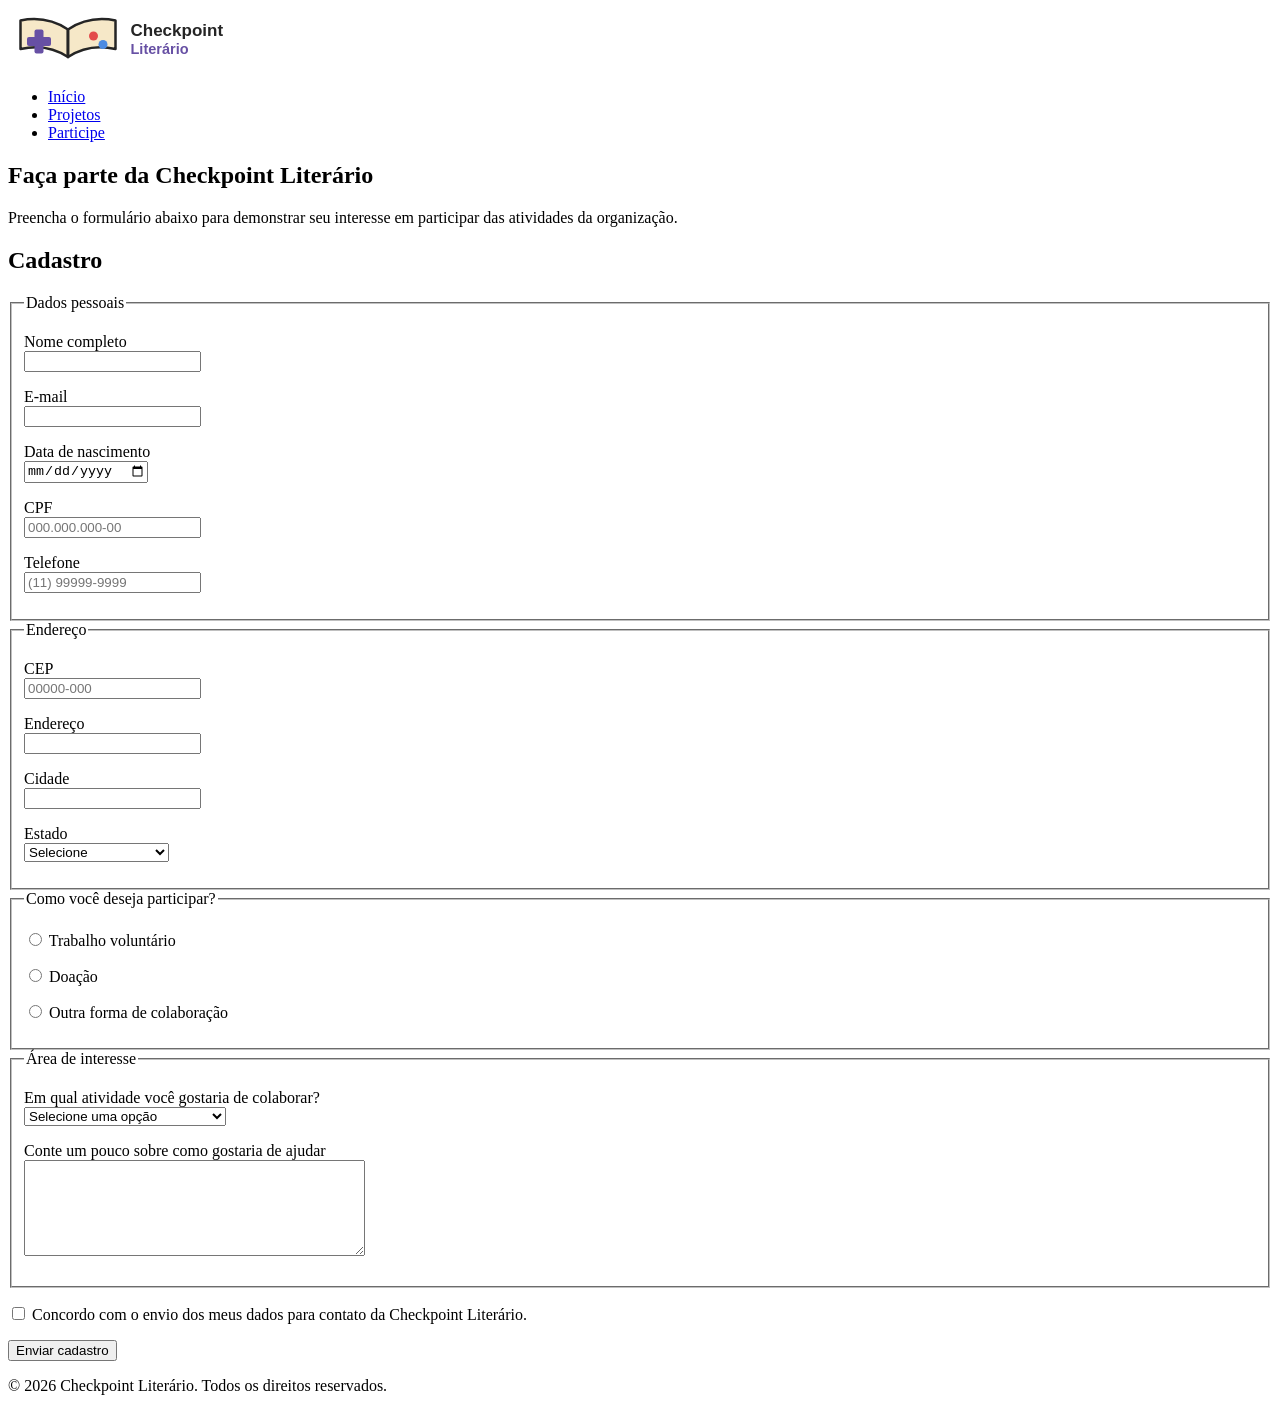
==== DesenvolvimentoFrontEnd/Checkpoint-Literario/cadastro.html @ 403e0b57 "cadastro estruturado" ====
<!DOCTYPE html>
<html lang="pt-BR">

<head>
    <meta charset="UTF-8">
    <meta name="viewport" content="width=device-width, initial-scale=1.0">

    <meta
        name="description"
        content="Cadastre-se para participar da Checkpoint Literário como voluntário, doador ou colaborador."
    >

    <title>Cadastro | Checkpoint Literário</title>
</head>

<body>

    <header>
        <a href="index.html" aria-label="Página inicial da Checkpoint Literário">
            <img
                src="./imagens/logo-checkpoint-literario.svg"
                alt="Checkpoint Literário"
                width="260"
            >
        </a>

        <nav aria-label="Navegação principal">
            <ul>
                <li>
                    <a href="index.html">Início</a>
                </li>

                <li>
                    <a href="projetos.html">Projetos</a>
                </li>

                <li>
                    <a href="cadastro.html" aria-current="page">
                        Participe
                    </a>
                </li>
            </ul>
        </nav>
    </header>

    <main>

        <section>
            <h1>Faça parte da Checkpoint Literário</h1>

            <p>
                Preencha o formulário abaixo para demonstrar seu interesse
                em participar das atividades da organização.
            </p>
        </section>

        <section>
            <h2>Cadastro</h2>

            <form action="#" method="post">

                <fieldset>
                    <legend>Dados pessoais</legend>

                    <p>
                        <label for="nome">Nome completo</label><br>

                        <input
                            type="text"
                            id="nome"
                            name="nome"
                            autocomplete="name"
                            required
                        >
                    </p>

                    <p>
                        <label for="email">E-mail</label><br>

                        <input
                            type="email"
                            id="email"
                            name="email"
                            autocomplete="email"
                            required
                        >
                    </p>

                    <p>
                        <label for="data-nascimento">
                            Data de nascimento
                        </label><br>

                        <input
                            type="date"
                            id="data-nascimento"
                            name="data-nascimento"
                            required
                        >
                    </p>

                    <p>
                        <label for="cpf">CPF</label><br>

                        <input
                            type="text"
                            id="cpf"
                            name="cpf"
                            inputmode="numeric"
                            autocomplete="off"
                            pattern="[0-9]{3}\.[0-9]{3}\.[0-9]{3}-[0-9]{2}"
                            placeholder="000.000.000-00"
                            title="Digite o CPF no formato 000.000.000-00"
                            required
                        >
                    </p>

                    <p>
                        <label for="telefone">Telefone</label><br>

                        <input
                            type="tel"
                            id="telefone"
                            name="telefone"
                            autocomplete="tel"
                            pattern="\([0-9]{2}\) [0-9]{4,5}-[0-9]{4}"
                            placeholder="(11) 99999-9999"
                            title="Digite o telefone no formato (11) 99999-9999"
                            required
                        >
                    </p>
                </fieldset>

                <fieldset>
                    <legend>Endereço</legend>

                    <p>
                        <label for="cep">CEP</label><br>

                        <input
                            type="text"
                            id="cep"
                            name="cep"
                            inputmode="numeric"
                            autocomplete="postal-code"
                            pattern="[0-9]{5}-[0-9]{3}"
                            placeholder="00000-000"
                            title="Digite o CEP no formato 00000-000"
                            required
                        >
                    </p>

                    <p>
                        <label for="endereco">Endereço</label><br>

                        <input
                            type="text"
                            id="endereco"
                            name="endereco"
                            autocomplete="address-line1"
                            required
                        >
                    </p>

                    <p>
                        <label for="cidade">Cidade</label><br>

                        <input
                            type="text"
                            id="cidade"
                            name="cidade"
                            autocomplete="address-line2"
                            required
                        >
                    </p>

                    <p>
                        <label for="estado">Estado</label><br>

                        <select
                            id="estado"
                            name="estado"
                            autocomplete="address-level1"
                            required
                        >
                            <option value="">
                                Selecione
                            </option>

                            <option value="AC">Acre</option>
                            <option value="AL">Alagoas</option>
                            <option value="AP">Amapá</option>
                            <option value="AM">Amazonas</option>
                            <option value="BA">Bahia</option>
                            <option value="CE">Ceará</option>
                            <option value="DF">Distrito Federal</option>
                            <option value="ES">Espírito Santo</option>
                            <option value="GO">Goiás</option>
                            <option value="MA">Maranhão</option>
                            <option value="MT">Mato Grosso</option>
                            <option value="MS">Mato Grosso do Sul</option>
                            <option value="MG">Minas Gerais</option>
                            <option value="PA">Pará</option>
                            <option value="PB">Paraíba</option>
                            <option value="PR">Paraná</option>
                            <option value="PE">Pernambuco</option>
                            <option value="PI">Piauí</option>
                            <option value="RJ">Rio de Janeiro</option>
                            <option value="RN">Rio Grande do Norte</option>
                            <option value="RS">Rio Grande do Sul</option>
                            <option value="RO">Rondônia</option>
                            <option value="RR">Roraima</option>
                            <option value="SC">Santa Catarina</option>
                            <option value="SP">São Paulo</option>
                            <option value="SE">Sergipe</option>
                            <option value="TO">Tocantins</option>
                        </select>
                    </p>
                </fieldset>

                <fieldset>
                    <legend>Como você deseja participar?</legend>

                    <p>
                        <input
                            type="radio"
                            id="voluntario"
                            name="participacao"
                            value="voluntario"
                            required
                        >

                        <label for="voluntario">
                            Trabalho voluntário
                        </label>
                    </p>

                    <p>
                        <input
                            type="radio"
                            id="doador"
                            name="participacao"
                            value="doador"
                        >

                        <label for="doador">
                            Doação
                        </label>
                    </p>

                    <p>
                        <input
                            type="radio"
                            id="outro"
                            name="participacao"
                            value="outro"
                        >

                        <label for="outro">
                            Outra forma de colaboração
                        </label>
                    </p>
                </fieldset>

                <fieldset>
                    <legend>Área de interesse</legend>

                    <p>
                        <label for="area">
                            Em qual atividade você gostaria de colaborar?
                        </label><br>

                        <select id="area" name="area">
                            <option value="">
                                Selecione uma opção
                            </option>

                            <option value="leitura">
                                Mediação de leitura
                            </option>

                            <option value="games">
                                Monitoria de videogames
                            </option>

                            <option value="biblioteca">
                                Organização da biblioteca
                            </option>

                            <option value="manutencao">
                                Manutenção de equipamentos
                            </option>

                            <option value="eventos">
                                Organização de eventos
                            </option>

                            <option value="outro">
                                Outra atividade
                            </option>
                        </select>
                    </p>

                    <p>
                        <label for="mensagem">
                            Conte um pouco sobre como gostaria de ajudar
                        </label><br>

                        <textarea
                            id="mensagem"
                            name="mensagem"
                            rows="6"
                            cols="40"
                        ></textarea>
                    </p>
                </fieldset>

                <p>
                    <input
                        type="checkbox"
                        id="consentimento"
                        name="consentimento"
                        required
                    >

                    <label for="consentimento">
                        Concordo com o envio dos meus dados para contato
                        da Checkpoint Literário.
                    </label>
                </p>

                <button type="submit">
                    Enviar cadastro
                </button>

            </form>
        </section>

    </main>

    <footer>
        <p>
            &copy; 2026 Checkpoint Literário.
            Todos os direitos reservados.
        </p>
    </footer>

</body>

</html>
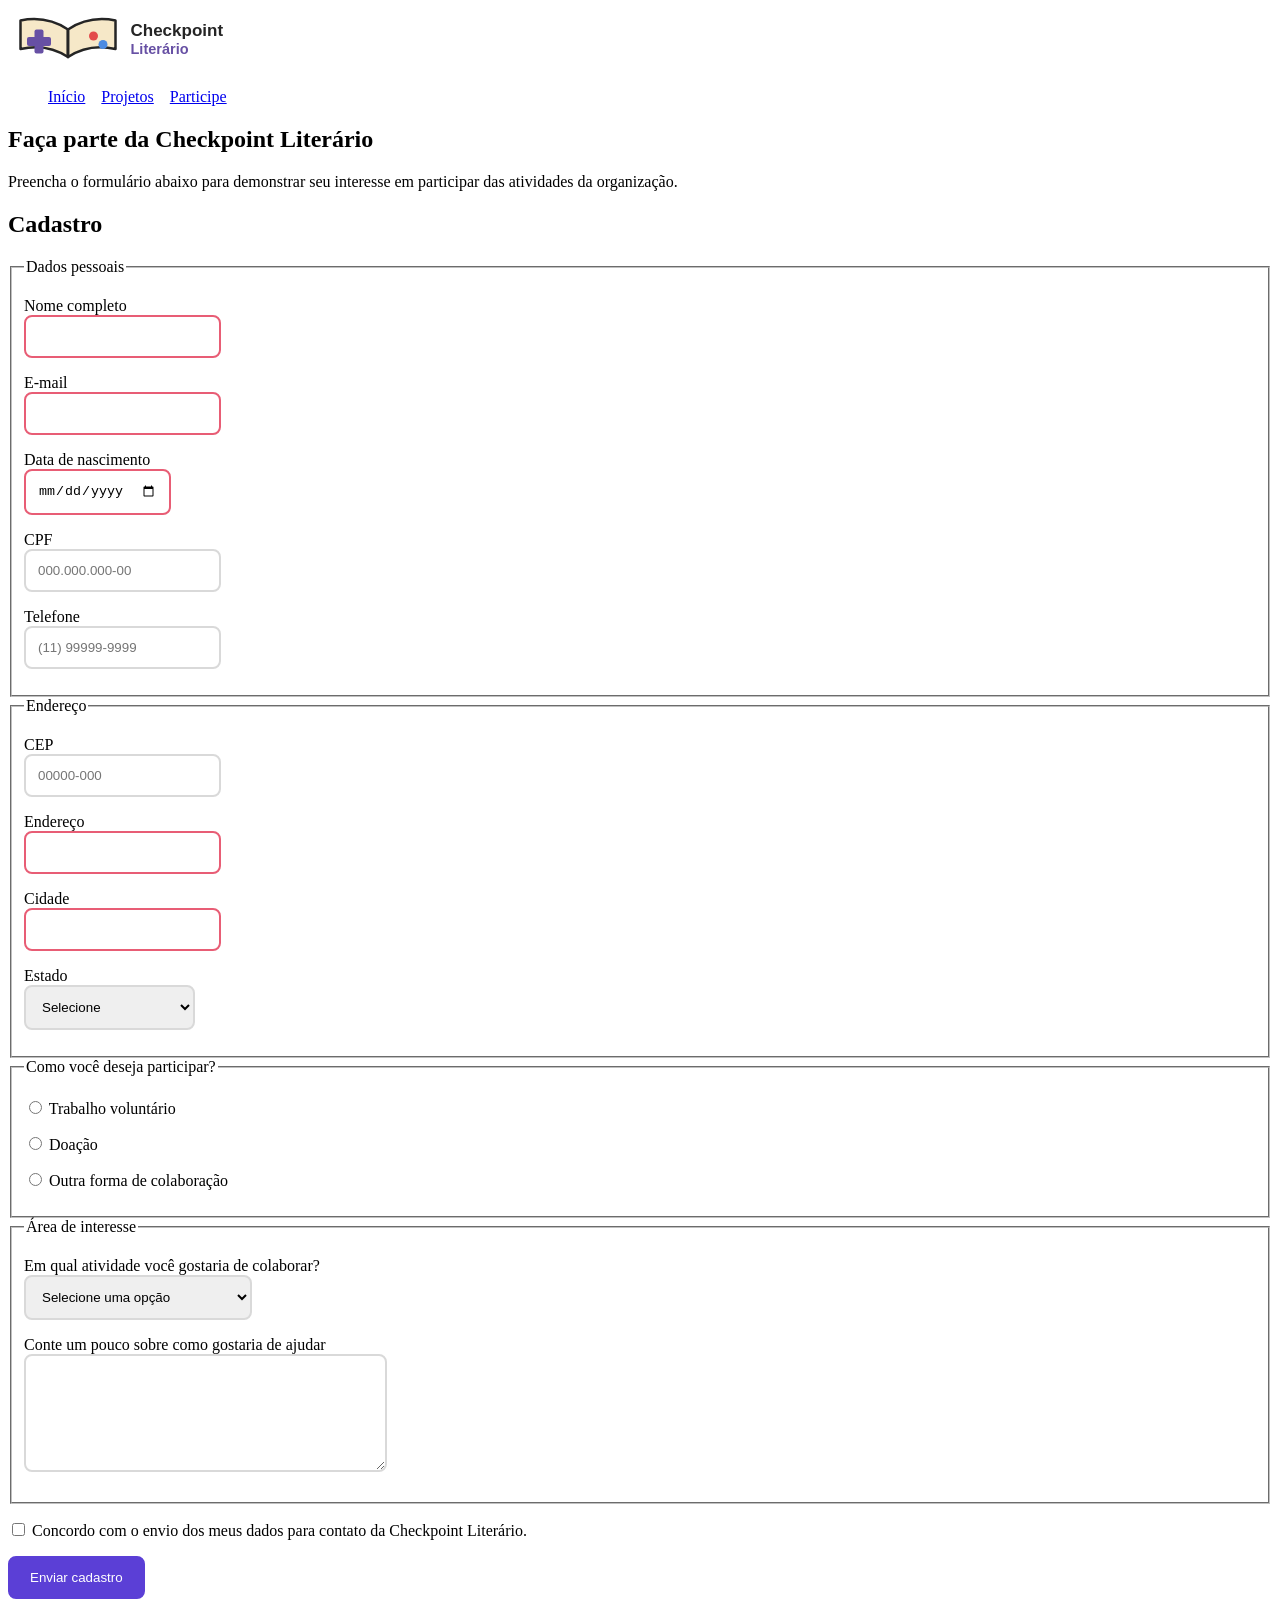
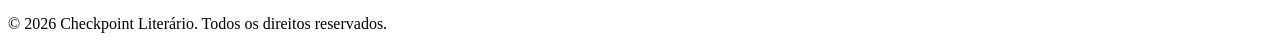
==== commit d814fc09: "chore: dropdown, feedback e button implementados" ====
--- a/DesenvolvimentoFrontEnd/Checkpoint-Literario/cadastro.html
+++ b/DesenvolvimentoFrontEnd/Checkpoint-Literario/cadastro.html
@@ -1,5 +1,6 @@
 <!DOCTYPE html>
 <html lang="pt-BR">
+<link rel="stylesheet" href="style.css">
 
 <head>
     <meta charset="UTF-8">
@@ -24,21 +25,25 @@
             >
         </a>
 
-        <nav aria-label="Navegação principal">
+        <label for="menu-toggle" class="menu-hamburguer">
+            ☰
+        </label>
+
+        <nav class="menu-principal">
             <ul>
-                <li>
-                    <a href="index.html">Início</a>
+                <li><a href="index.html">Início</a></li>
+
+                <li class="tem-submenu">
+                    <a href="projetos.html">Projetos</a>
+
+                    <ul class="submenu">
+                        <li><a href="projetos.html#leitura">Leitura</a></li>
+                        <li><a href="projetos.html#voluntariado">Voluntariado</a></li>
+                        <li><a href="projetos.html#doacoes">Doações</a></li>
+                    </ul>
                 </li>
 
-                <li>
-                    <a href="projetos.html">Projetos</a>
-                </li>
-
-                <li>
-                    <a href="cadastro.html" aria-current="page">
-                        Participe
-                    </a>
-                </li>
+                <li><a href="cadastro.html">Participe</a></li>
             </ul>
         </nav>
     </header>
@@ -329,7 +334,7 @@
                     </label>
                 </p>
 
-                <button type="submit">
+                <button class="botao" type="submit">
                     Enviar cadastro
                 </button>
 
--- a/DesenvolvimentoFrontEnd/Checkpoint-Literario/style.css
+++ b/DesenvolvimentoFrontEnd/Checkpoint-Literario/style.css
@@ -0,0 +1,127 @@
+@import url("./css/button.css");
+@import url("./css/dropdown.css");
+@import url("./css/feedback.css");
+
+:root {
+    /* Cores principais */
+    --cor-primaria: #5B3FD6;
+    --cor-primaria-escura: #3F2AA3;
+    --cor-secundaria: #F2B84B;
+    --cor-secundaria-escura: #C98D1F;
+
+    /* Cores de apoio */
+    --cor-destaque: #E85D75;
+    --cor-sucesso: #2E8B57;
+
+    /* Tons neutros */
+    --cor-fundo: #FFFDF8;
+    --cor-superficie: #FFFFFF;
+    --cor-texto: #242424;
+    --cor-texto-suave: #666666;
+    --cor-borda: #D9D9D9;
+
+    /* Tipografia */
+    --fonte-xs: 0.875rem;
+    --fonte-sm: 1rem;
+    --fonte-md: 1.25rem;
+    --fonte-lg: 1.75rem;
+    --fonte-xl: 2.5rem;
+
+    /* Espaçamento modular */
+    --espaco-1: 0.25rem;
+    --espaco-2: 0.5rem;
+    --espaco-3: 1rem;
+    --espaco-4: 1.5rem;
+    --espaco-5: 2rem;
+    --espaco-6: 3rem;
+}
+
+.container {
+    width: min(1200px, 92%);
+    margin: 0 auto;
+}
+
+.grid {
+    display: grid;
+    grid-template-columns: repeat(12, 1fr);
+    gap: 1rem;
+}
+
+.col-12 {
+    grid-column: span 12;
+}
+
+.col-6 {
+    grid-column: span 6;
+}
+
+.col-4 {
+    grid-column: span 4;
+}
+
+.col-3 {
+    grid-column: span 3;
+}
+
+/* Celulares pequenos */
+@media (max-width: 479px) {
+    .grid {
+        grid-template-columns: 1fr;
+    }
+
+    .col-12,
+    .col-6,
+    .col-4,
+    .col-3 {
+        grid-column: 1;
+    }
+}
+
+/* Celulares */
+@media (min-width: 480px) and (max-width: 767px) {
+    .grid {
+        grid-template-columns: repeat(4, 1fr);
+    }
+
+    .col-12,
+    .col-6,
+    .col-4,
+    .col-3 {
+        grid-column: span 4;
+    }
+}
+
+/* Tablets */
+@media (min-width: 768px) and (max-width: 1023px) {
+    .grid {
+        grid-template-columns: repeat(8, 1fr);
+    }
+
+    .col-6 {
+        grid-column: span 4;
+    }
+
+    .col-4,
+    .col-3 {
+        grid-column: span 4;
+    }
+}
+
+/* Desktops */
+@media (min-width: 1024px) and (max-width: 1439px) {
+    .grid {
+        grid-template-columns: repeat(12, 1fr);
+    }
+}
+
+/* Desktops panorâmicos */
+@media (min-width: 1440px) {
+    .container {
+        max-width: 1320px;
+    }
+
+    .grid {
+        grid-template-columns: repeat(12, 1fr);
+        gap: 1.5rem;
+    }
+}
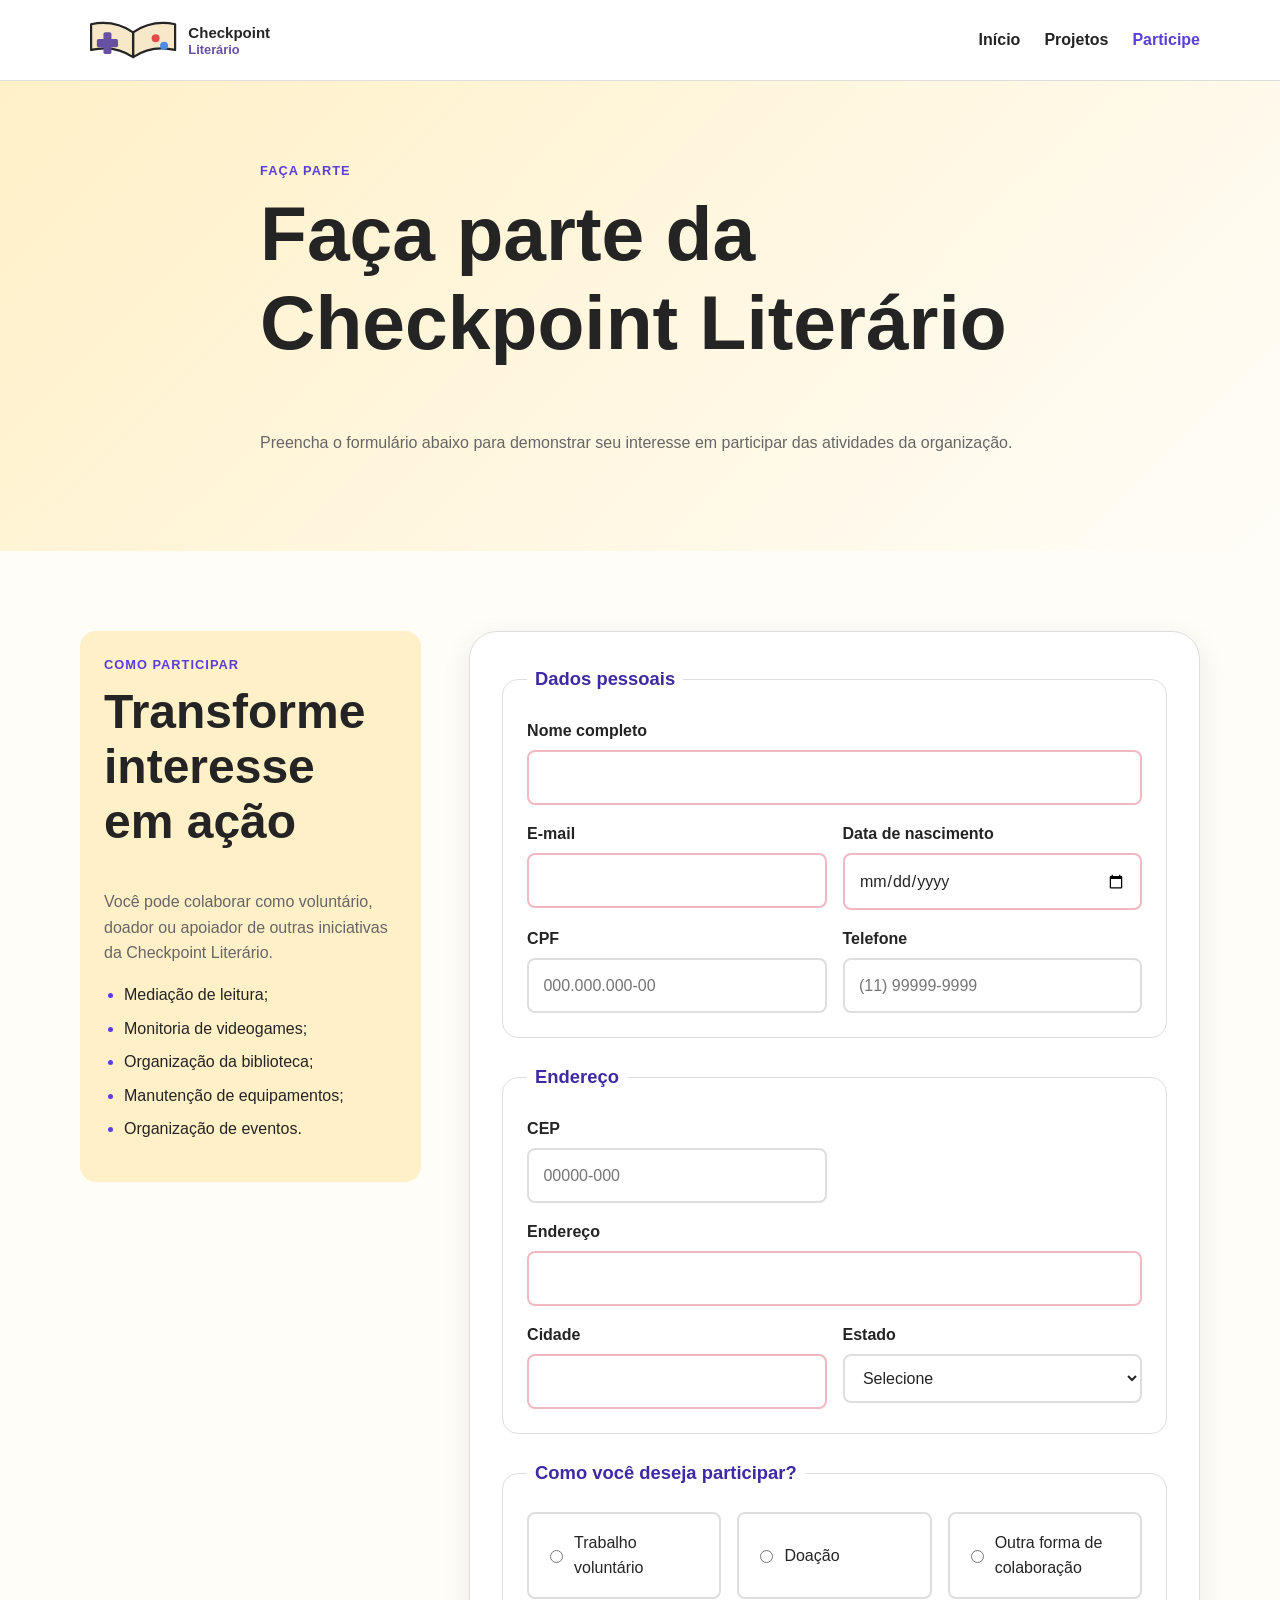
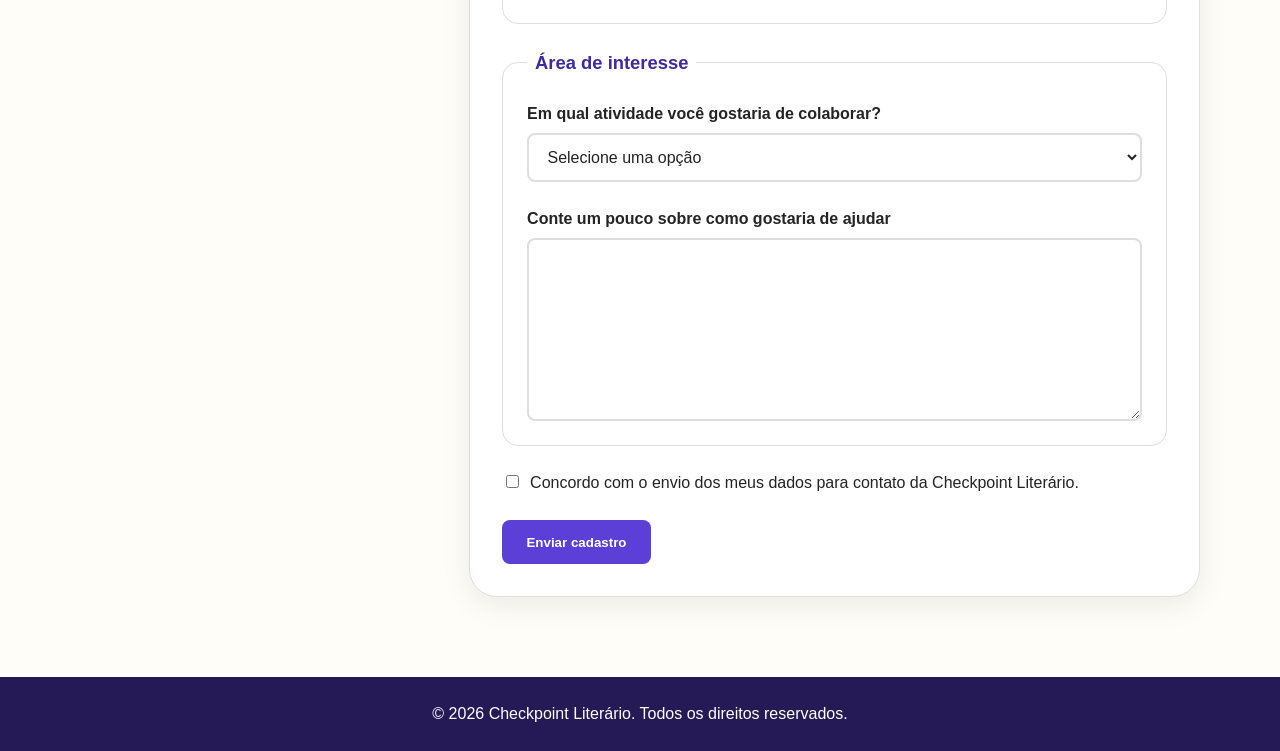
==== commit 2cd37d22: "chore: feito melhorias visuais em cadastro.html" ====
--- a/DesenvolvimentoFrontEnd/Checkpoint-Literario/cadastro.html
+++ b/DesenvolvimentoFrontEnd/Checkpoint-Literario/cadastro.html
@@ -1,6 +1,5 @@
 <!DOCTYPE html>
 <html lang="pt-BR">
-<link rel="stylesheet" href="style.css">
 
 <head>
     <meta charset="UTF-8">
@@ -12,342 +11,431 @@
     >
 
     <title>Cadastro | Checkpoint Literário</title>
+
+    <link rel="stylesheet" href="style.css">
 </head>
 
 <body>
 
-    <header>
-        <a href="index.html" aria-label="Página inicial da Checkpoint Literário">
-            <img
-                src="./imagens/logo-checkpoint-literario.svg"
-                alt="Checkpoint Literário"
-                width="260"
+    <header class="cabecalho">
+        <div class="container cabecalho__conteudo">
+
+            <a
+                href="index.html"
+                class="logo"
+                aria-label="Página inicial da Checkpoint Literário"
             >
-        </a>
-
-        <label for="menu-toggle" class="menu-hamburguer">
-            ☰
-        </label>
-
-        <nav class="menu-principal">
-            <ul>
-                <li><a href="index.html">Início</a></li>
-
-                <li class="tem-submenu">
-                    <a href="projetos.html">Projetos</a>
-
-                    <ul class="submenu">
-                        <li><a href="projetos.html#leitura">Leitura</a></li>
-                        <li><a href="projetos.html#voluntariado">Voluntariado</a></li>
-                        <li><a href="projetos.html#doacoes">Doações</a></li>
+                <img
+                    src="./imagens/logo-checkpoint-literario.svg"
+                    alt="Checkpoint Literário"
+                >
+            </a>
+
+            <input
+                type="checkbox"
+                id="menu-toggle"
+                class="menu-toggle"
+            >
+
+            <label
+                for="menu-toggle"
+                class="menu-hamburguer"
+                aria-label="Abrir ou fechar menu de navegação"
+            >
+                ☰
+            </label>
+
+            <nav class="menu-principal" aria-label="Navegação principal">
+                <ul>
+                    <li>
+                        <a href="index.html">Início</a>
+                    </li>
+
+                    <li class="tem-submenu">
+                        <a href="projetos.html">Projetos</a>
+
+                        <ul class="submenu">
+                            <li>
+                                <a href="projetos.html#leitura">Leitura</a>
+                            </li>
+
+                            <li>
+                                <a href="projetos.html#voluntariado">
+                                    Voluntariado
+                                </a>
+                            </li>
+
+                            <li>
+                                <a href="projetos.html#doacoes">Doações</a>
+                            </li>
+                        </ul>
+                    </li>
+
+                    <li>
+                        <a href="cadastro.html" aria-current="page">
+                            Participe
+                        </a>
+                    </li>
+                </ul>
+            </nav>
+
+        </div>
+    </header>
+
+    <main>
+
+        <section class="cadastro-hero">
+            <div class="container cadastro-hero__conteudo">
+
+                <p class="secao__etiqueta">
+                    Faça parte
+                </p>
+
+                <h1>Faça parte da Checkpoint Literário</h1>
+
+                <p>
+                    Preencha o formulário abaixo para demonstrar seu interesse
+                    em participar das atividades da organização.
+                </p>
+
+            </div>
+        </section>
+
+        <section class="secao">
+            <div class="container cadastro-layout">
+
+                <aside class="cadastro-info">
+                    <p class="secao__etiqueta">
+                        Como participar
+                    </p>
+
+                    <h2>Transforme interesse em ação</h2>
+
+                    <p>
+                        Você pode colaborar como voluntário, doador ou apoiador
+                        de outras iniciativas da Checkpoint Literário.
+                    </p>
+
+                    <ul>
+                        <li>Mediação de leitura;</li>
+                        <li>Monitoria de videogames;</li>
+                        <li>Organização da biblioteca;</li>
+                        <li>Manutenção de equipamentos;</li>
+                        <li>Organização de eventos.</li>
                     </ul>
-                </li>
-
-                <li><a href="cadastro.html">Participe</a></li>
-            </ul>
-        </nav>
-    </header>
-
-    <main>
-
-        <section>
-            <h1>Faça parte da Checkpoint Literário</h1>
-
-            <p>
-                Preencha o formulário abaixo para demonstrar seu interesse
-                em participar das atividades da organização.
-            </p>
-        </section>
-
-        <section>
-            <h2>Cadastro</h2>
-
-            <form action="#" method="post">
-
-                <fieldset>
-                    <legend>Dados pessoais</legend>
-
-                    <p>
-                        <label for="nome">Nome completo</label><br>
-
+                </aside>
+
+                <form class="formulario" action="#" method="post">
+
+                    <fieldset>
+                        <legend>Dados pessoais</legend>
+
+                        <div class="form-grid">
+
+                            <div class="campo campo--duplo">
+                                <label for="nome">
+                                    Nome completo
+                                </label>
+
+                                <input
+                                    type="text"
+                                    id="nome"
+                                    name="nome"
+                                    autocomplete="name"
+                                    required
+                                >
+                            </div>
+
+                            <div class="campo">
+                                <label for="email">
+                                    E-mail
+                                </label>
+
+                                <input
+                                    type="email"
+                                    id="email"
+                                    name="email"
+                                    autocomplete="email"
+                                    required
+                                >
+                            </div>
+
+                            <div class="campo">
+                                <label for="data-nascimento">
+                                    Data de nascimento
+                                </label>
+
+                                <input
+                                    type="date"
+                                    id="data-nascimento"
+                                    name="data-nascimento"
+                                    required
+                                >
+                            </div>
+
+                            <div class="campo">
+                                <label for="cpf">
+                                    CPF
+                                </label>
+
+                                <input
+                                    type="text"
+                                    id="cpf"
+                                    name="cpf"
+                                    inputmode="numeric"
+                                    autocomplete="off"
+                                    pattern="[0-9]{3}\.[0-9]{3}\.[0-9]{3}-[0-9]{2}"
+                                    placeholder="000.000.000-00"
+                                    title="Digite o CPF no formato 000.000.000-00"
+                                    required
+                                >
+                            </div>
+
+                            <div class="campo">
+                                <label for="telefone">
+                                    Telefone
+                                </label>
+
+                                <input
+                                    type="tel"
+                                    id="telefone"
+                                    name="telefone"
+                                    autocomplete="tel"
+                                    pattern="\([0-9]{2}\) [0-9]{4,5}-[0-9]{4}"
+                                    placeholder="(11) 99999-9999"
+                                    title="Digite o telefone no formato (11) 99999-9999"
+                                    required
+                                >
+                            </div>
+
+                        </div>
+                    </fieldset>
+
+                    <fieldset>
+                        <legend>Endereço</legend>
+
+                        <div class="form-grid">
+
+                            <div class="campo">
+                                <label for="cep">
+                                    CEP
+                                </label>
+
+                                <input
+                                    type="text"
+                                    id="cep"
+                                    name="cep"
+                                    inputmode="numeric"
+                                    autocomplete="postal-code"
+                                    pattern="[0-9]{5}-[0-9]{3}"
+                                    placeholder="00000-000"
+                                    title="Digite o CEP no formato 00000-000"
+                                    required
+                                >
+                            </div>
+
+                            <div class="campo campo--duplo">
+                                <label for="endereco">
+                                    Endereço
+                                </label>
+
+                                <input
+                                    type="text"
+                                    id="endereco"
+                                    name="endereco"
+                                    autocomplete="address-line1"
+                                    required
+                                >
+                            </div>
+
+                            <div class="campo">
+                                <label for="cidade">
+                                    Cidade
+                                </label>
+
+                                <input
+                                    type="text"
+                                    id="cidade"
+                                    name="cidade"
+                                    autocomplete="address-level2"
+                                    required
+                                >
+                            </div>
+
+                            <div class="campo">
+                                <label for="estado">
+                                    Estado
+                                </label>
+
+                                <select
+                                    id="estado"
+                                    name="estado"
+                                    autocomplete="address-level1"
+                                    required
+                                >
+                                    <option value="">Selecione</option>
+                                    <option value="AC">Acre</option>
+                                    <option value="AL">Alagoas</option>
+                                    <option value="AP">Amapá</option>
+                                    <option value="AM">Amazonas</option>
+                                    <option value="BA">Bahia</option>
+                                    <option value="CE">Ceará</option>
+                                    <option value="DF">Distrito Federal</option>
+                                    <option value="ES">Espírito Santo</option>
+                                    <option value="GO">Goiás</option>
+                                    <option value="MA">Maranhão</option>
+                                    <option value="MT">Mato Grosso</option>
+                                    <option value="MS">Mato Grosso do Sul</option>
+                                    <option value="MG">Minas Gerais</option>
+                                    <option value="PA">Pará</option>
+                                    <option value="PB">Paraíba</option>
+                                    <option value="PR">Paraná</option>
+                                    <option value="PE">Pernambuco</option>
+                                    <option value="PI">Piauí</option>
+                                    <option value="RJ">Rio de Janeiro</option>
+                                    <option value="RN">Rio Grande do Norte</option>
+                                    <option value="RS">Rio Grande do Sul</option>
+                                    <option value="RO">Rondônia</option>
+                                    <option value="RR">Roraima</option>
+                                    <option value="SC">Santa Catarina</option>
+                                    <option value="SP">São Paulo</option>
+                                    <option value="SE">Sergipe</option>
+                                    <option value="TO">Tocantins</option>
+                                </select>
+                            </div>
+
+                        </div>
+                    </fieldset>
+
+                    <fieldset>
+                        <legend>Como você deseja participar?</legend>
+
+                        <div class="opcoes">
+
+                            <label class="opcao">
+                                <input
+                                    type="radio"
+                                    name="participacao"
+                                    value="voluntario"
+                                    required
+                                >
+                                <span>
+                                    Trabalho voluntário
+                                </span>
+                            </label>
+
+                            <label class="opcao">
+                                <input
+                                    type="radio"
+                                    name="participacao"
+                                    value="doador"
+                                >
+                                <span>
+                                    Doação
+                                </span>
+                            </label>
+
+                            <label class="opcao">
+                                <input
+                                    type="radio"
+                                    name="participacao"
+                                    value="outro"
+                                >
+                                <span>
+                                    Outra forma de colaboração
+                                </span>
+                            </label>
+
+                        </div>
+                    </fieldset>
+
+                    <fieldset>
+                        <legend>Área de interesse</legend>
+
+                        <div class="campo">
+                            <label for="area">
+                                Em qual atividade você gostaria de colaborar?
+                            </label>
+
+                            <select id="area" name="area">
+                                <option value="">
+                                    Selecione uma opção
+                                </option>
+
+                                <option value="leitura">
+                                    Mediação de leitura
+                                </option>
+
+                                <option value="games">
+                                    Monitoria de videogames
+                                </option>
+
+                                <option value="biblioteca">
+                                    Organização da biblioteca
+                                </option>
+
+                                <option value="manutencao">
+                                    Manutenção de equipamentos
+                                </option>
+
+                                <option value="eventos">
+                                    Organização de eventos
+                                </option>
+
+                                <option value="outro">
+                                    Outra atividade
+                                </option>
+                            </select>
+                        </div>
+
+                        <div class="campo">
+                            <label for="mensagem">
+                                Conte um pouco sobre como gostaria de ajudar
+                            </label>
+
+                            <textarea
+                                id="mensagem"
+                                name="mensagem"
+                                rows="6"
+                            ></textarea>
+                        </div>
+                    </fieldset>
+
+                    <label class="consentimento">
                         <input
-                            type="text"
-                            id="nome"
-                            name="nome"
-                            autocomplete="name"
+                            type="checkbox"
+                            id="consentimento"
+                            name="consentimento"
                             required
                         >
-                    </p>
-
-                    <p>
-                        <label for="email">E-mail</label><br>
-
-                        <input
-                            type="email"
-                            id="email"
-                            name="email"
-                            autocomplete="email"
-                            required
-                        >
-                    </p>
-
-                    <p>
-                        <label for="data-nascimento">
-                            Data de nascimento
-                        </label><br>
-
-                        <input
-                            type="date"
-                            id="data-nascimento"
-                            name="data-nascimento"
-                            required
-                        >
-                    </p>
-
-                    <p>
-                        <label for="cpf">CPF</label><br>
-
-                        <input
-                            type="text"
-                            id="cpf"
-                            name="cpf"
-                            inputmode="numeric"
-                            autocomplete="off"
-                            pattern="[0-9]{3}\.[0-9]{3}\.[0-9]{3}-[0-9]{2}"
-                            placeholder="000.000.000-00"
-                            title="Digite o CPF no formato 000.000.000-00"
-                            required
-                        >
-                    </p>
-
-                    <p>
-                        <label for="telefone">Telefone</label><br>
-
-                        <input
-                            type="tel"
-                            id="telefone"
-                            name="telefone"
-                            autocomplete="tel"
-                            pattern="\([0-9]{2}\) [0-9]{4,5}-[0-9]{4}"
-                            placeholder="(11) 99999-9999"
-                            title="Digite o telefone no formato (11) 99999-9999"
-                            required
-                        >
-                    </p>
-                </fieldset>
-
-                <fieldset>
-                    <legend>Endereço</legend>
-
-                    <p>
-                        <label for="cep">CEP</label><br>
-
-                        <input
-                            type="text"
-                            id="cep"
-                            name="cep"
-                            inputmode="numeric"
-                            autocomplete="postal-code"
-                            pattern="[0-9]{5}-[0-9]{3}"
-                            placeholder="00000-000"
-                            title="Digite o CEP no formato 00000-000"
-                            required
-                        >
-                    </p>
-
-                    <p>
-                        <label for="endereco">Endereço</label><br>
-
-                        <input
-                            type="text"
-                            id="endereco"
-                            name="endereco"
-                            autocomplete="address-line1"
-                            required
-                        >
-                    </p>
-
-                    <p>
-                        <label for="cidade">Cidade</label><br>
-
-                        <input
-                            type="text"
-                            id="cidade"
-                            name="cidade"
-                            autocomplete="address-line2"
-                            required
-                        >
-                    </p>
-
-                    <p>
-                        <label for="estado">Estado</label><br>
-
-                        <select
-                            id="estado"
-                            name="estado"
-                            autocomplete="address-level1"
-                            required
-                        >
-                            <option value="">
-                                Selecione
-                            </option>
-
-                            <option value="AC">Acre</option>
-                            <option value="AL">Alagoas</option>
-                            <option value="AP">Amapá</option>
-                            <option value="AM">Amazonas</option>
-                            <option value="BA">Bahia</option>
-                            <option value="CE">Ceará</option>
-                            <option value="DF">Distrito Federal</option>
-                            <option value="ES">Espírito Santo</option>
-                            <option value="GO">Goiás</option>
-                            <option value="MA">Maranhão</option>
-                            <option value="MT">Mato Grosso</option>
-                            <option value="MS">Mato Grosso do Sul</option>
-                            <option value="MG">Minas Gerais</option>
-                            <option value="PA">Pará</option>
-                            <option value="PB">Paraíba</option>
-                            <option value="PR">Paraná</option>
-                            <option value="PE">Pernambuco</option>
-                            <option value="PI">Piauí</option>
-                            <option value="RJ">Rio de Janeiro</option>
-                            <option value="RN">Rio Grande do Norte</option>
-                            <option value="RS">Rio Grande do Sul</option>
-                            <option value="RO">Rondônia</option>
-                            <option value="RR">Roraima</option>
-                            <option value="SC">Santa Catarina</option>
-                            <option value="SP">São Paulo</option>
-                            <option value="SE">Sergipe</option>
-                            <option value="TO">Tocantins</option>
-                        </select>
-                    </p>
-                </fieldset>
-
-                <fieldset>
-                    <legend>Como você deseja participar?</legend>
-
-                    <p>
-                        <input
-                            type="radio"
-                            id="voluntario"
-                            name="participacao"
-                            value="voluntario"
-                            required
-                        >
-
-                        <label for="voluntario">
-                            Trabalho voluntário
-                        </label>
-                    </p>
-
-                    <p>
-                        <input
-                            type="radio"
-                            id="doador"
-                            name="participacao"
-                            value="doador"
-                        >
-
-                        <label for="doador">
-                            Doação
-                        </label>
-                    </p>
-
-                    <p>
-                        <input
-                            type="radio"
-                            id="outro"
-                            name="participacao"
-                            value="outro"
-                        >
-
-                        <label for="outro">
-                            Outra forma de colaboração
-                        </label>
-                    </p>
-                </fieldset>
-
-                <fieldset>
-                    <legend>Área de interesse</legend>
-
-                    <p>
-                        <label for="area">
-                            Em qual atividade você gostaria de colaborar?
-                        </label><br>
-
-                        <select id="area" name="area">
-                            <option value="">
-                                Selecione uma opção
-                            </option>
-
-                            <option value="leitura">
-                                Mediação de leitura
-                            </option>
-
-                            <option value="games">
-                                Monitoria de videogames
-                            </option>
-
-                            <option value="biblioteca">
-                                Organização da biblioteca
-                            </option>
-
-                            <option value="manutencao">
-                                Manutenção de equipamentos
-                            </option>
-
-                            <option value="eventos">
-                                Organização de eventos
-                            </option>
-
-                            <option value="outro">
-                                Outra atividade
-                            </option>
-                        </select>
-                    </p>
-
-                    <p>
-                        <label for="mensagem">
-                            Conte um pouco sobre como gostaria de ajudar
-                        </label><br>
-
-                        <textarea
-                            id="mensagem"
-                            name="mensagem"
-                            rows="6"
-                            cols="40"
-                        ></textarea>
-                    </p>
-                </fieldset>
-
-                <p>
-                    <input
-                        type="checkbox"
-                        id="consentimento"
-                        name="consentimento"
-                        required
+
+                        <span>
+                            Concordo com o envio dos meus dados para contato
+                            da Checkpoint Literário.
+                        </span>
+                    </label>
+
+                    <button
+                        class="botao botao--primario"
+                        type="submit"
                     >
-
-                    <label for="consentimento">
-                        Concordo com o envio dos meus dados para contato
-                        da Checkpoint Literário.
-                    </label>
-                </p>
-
-                <button class="botao" type="submit">
-                    Enviar cadastro
-                </button>
-
-            </form>
+                        Enviar cadastro
+                    </button>
+
+                </form>
+
+            </div>
         </section>
 
     </main>
 
-    <footer>
-        <p>
-            &copy; 2026 Checkpoint Literário.
-            Todos os direitos reservados.
-        </p>
+    <footer class="rodape">
+        <div class="container">
+            <p>
+                &copy; 2026 Checkpoint Literário.
+                Todos os direitos reservados.
+            </p>
+        </div>
     </footer>
 
 </body>
--- a/DesenvolvimentoFrontEnd/Checkpoint-Literario/style.css
+++ b/DesenvolvimentoFrontEnd/Checkpoint-Literario/style.css
@@ -1,127 +1,9 @@
+@import url("./css/base.css");
+@import url("./css/layout.css");
+@import url("./css/navigation.css");
 @import url("./css/button.css");
-@import url("./css/dropdown.css");
+@import url("./css/home.css");
+@import url("./css/form.css");
 @import url("./css/feedback.css");
-
-:root {
-    /* Cores principais */
-    --cor-primaria: #5B3FD6;
-    --cor-primaria-escura: #3F2AA3;
-    --cor-secundaria: #F2B84B;
-    --cor-secundaria-escura: #C98D1F;
-
-    /* Cores de apoio */
-    --cor-destaque: #E85D75;
-    --cor-sucesso: #2E8B57;
-
-    /* Tons neutros */
-    --cor-fundo: #FFFDF8;
-    --cor-superficie: #FFFFFF;
-    --cor-texto: #242424;
-    --cor-texto-suave: #666666;
-    --cor-borda: #D9D9D9;
-
-    /* Tipografia */
-    --fonte-xs: 0.875rem;
-    --fonte-sm: 1rem;
-    --fonte-md: 1.25rem;
-    --fonte-lg: 1.75rem;
-    --fonte-xl: 2.5rem;
-
-    /* Espaçamento modular */
-    --espaco-1: 0.25rem;
-    --espaco-2: 0.5rem;
-    --espaco-3: 1rem;
-    --espaco-4: 1.5rem;
-    --espaco-5: 2rem;
-    --espaco-6: 3rem;
-}
-
-.container {
-    width: min(1200px, 92%);
-    margin: 0 auto;
-}
-
-.grid {
-    display: grid;
-    grid-template-columns: repeat(12, 1fr);
-    gap: 1rem;
-}
-
-.col-12 {
-    grid-column: span 12;
-}
-
-.col-6 {
-    grid-column: span 6;
-}
-
-.col-4 {
-    grid-column: span 4;
-}
-
-.col-3 {
-    grid-column: span 3;
-}
-
-/* Celulares pequenos */
-@media (max-width: 479px) {
-    .grid {
-        grid-template-columns: 1fr;
-    }
-
-    .col-12,
-    .col-6,
-    .col-4,
-    .col-3 {
-        grid-column: 1;
-    }
-}
-
-/* Celulares */
-@media (min-width: 480px) and (max-width: 767px) {
-    .grid {
-        grid-template-columns: repeat(4, 1fr);
-    }
-
-    .col-12,
-    .col-6,
-    .col-4,
-    .col-3 {
-        grid-column: span 4;
-    }
-}
-
-/* Tablets */
-@media (min-width: 768px) and (max-width: 1023px) {
-    .grid {
-        grid-template-columns: repeat(8, 1fr);
-    }
-
-    .col-6 {
-        grid-column: span 4;
-    }
-
-    .col-4,
-    .col-3 {
-        grid-column: span 4;
-    }
-}
-
-/* Desktops */
-@media (min-width: 1024px) and (max-width: 1439px) {
-    .grid {
-        grid-template-columns: repeat(12, 1fr);
-    }
-}
-
-/* Desktops panorâmicos */
-@media (min-width: 1440px) {
-    .container {
-        max-width: 1320px;
-    }
-
-    .grid {
-        grid-template-columns: repeat(12, 1fr);
-        gap: 1.5rem;
-    }
-}+@import url("./css/projects.css");
+@import url("./css/form.css");
